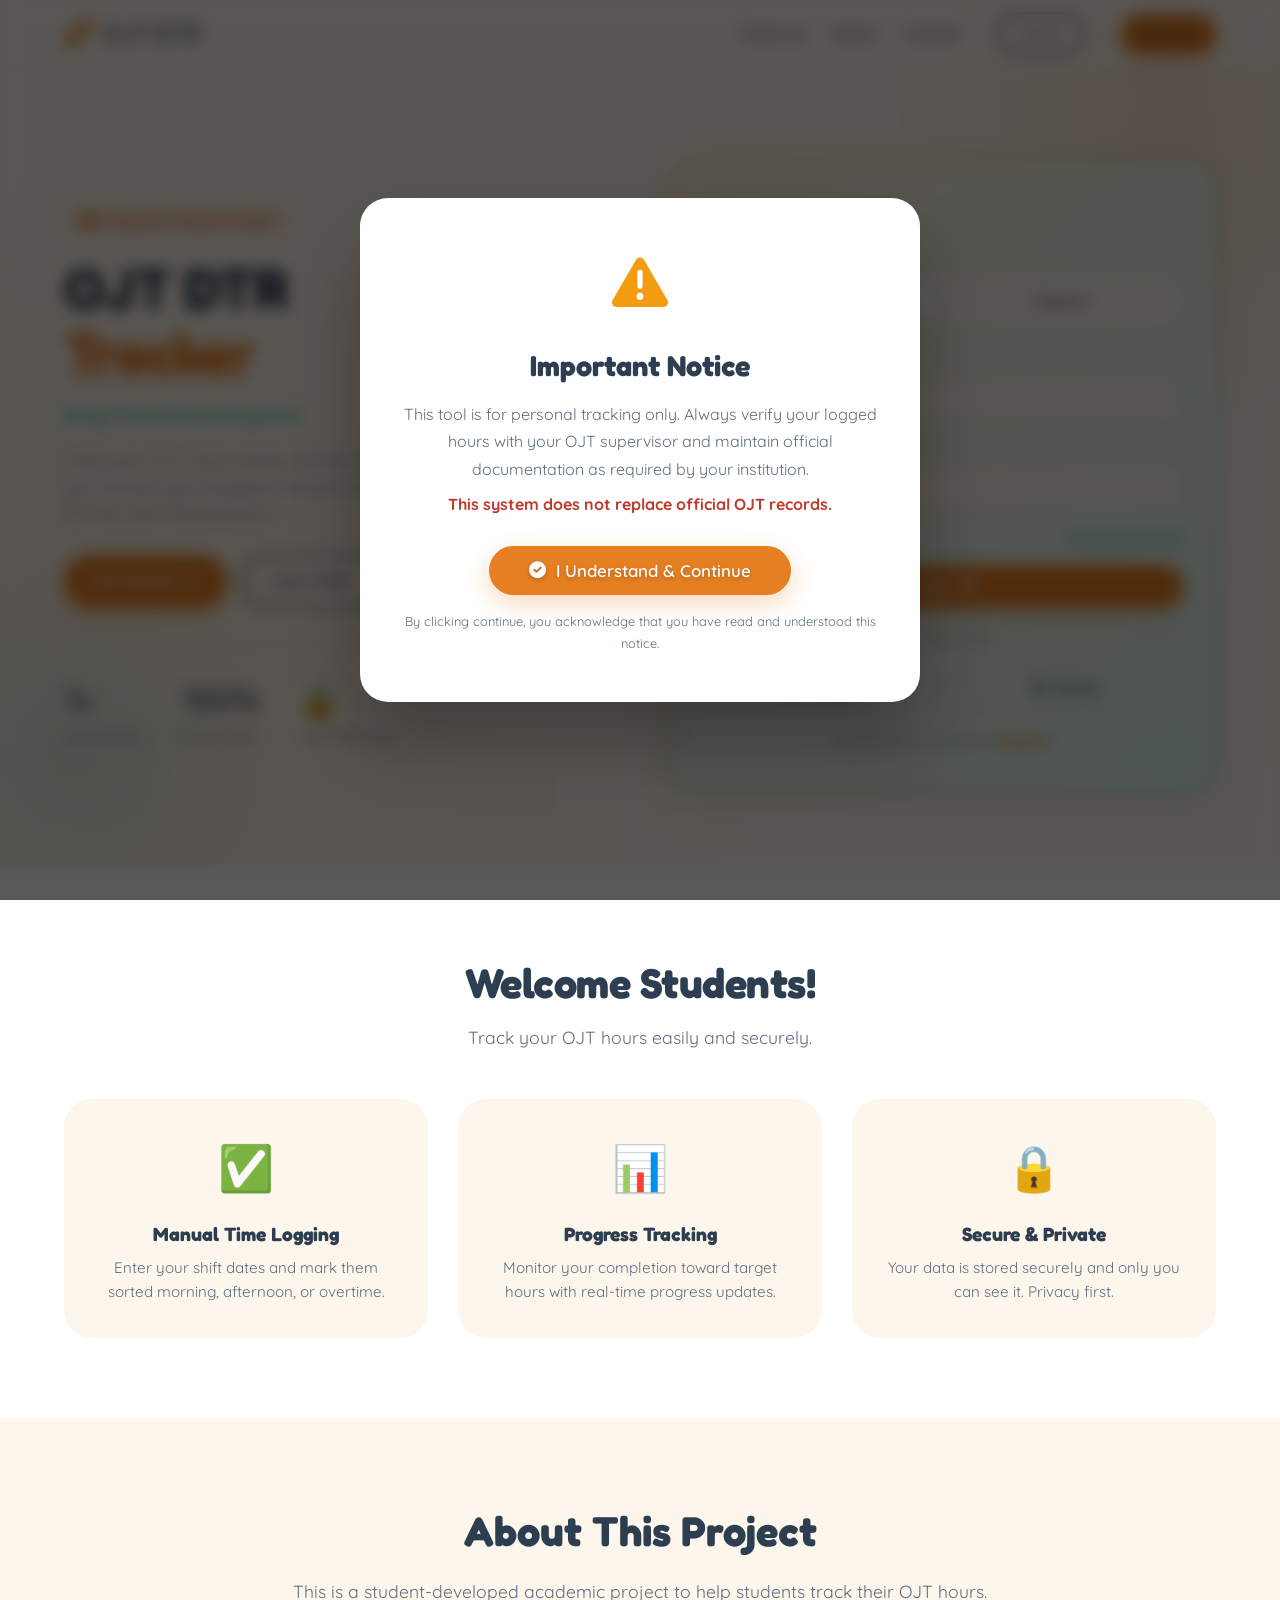
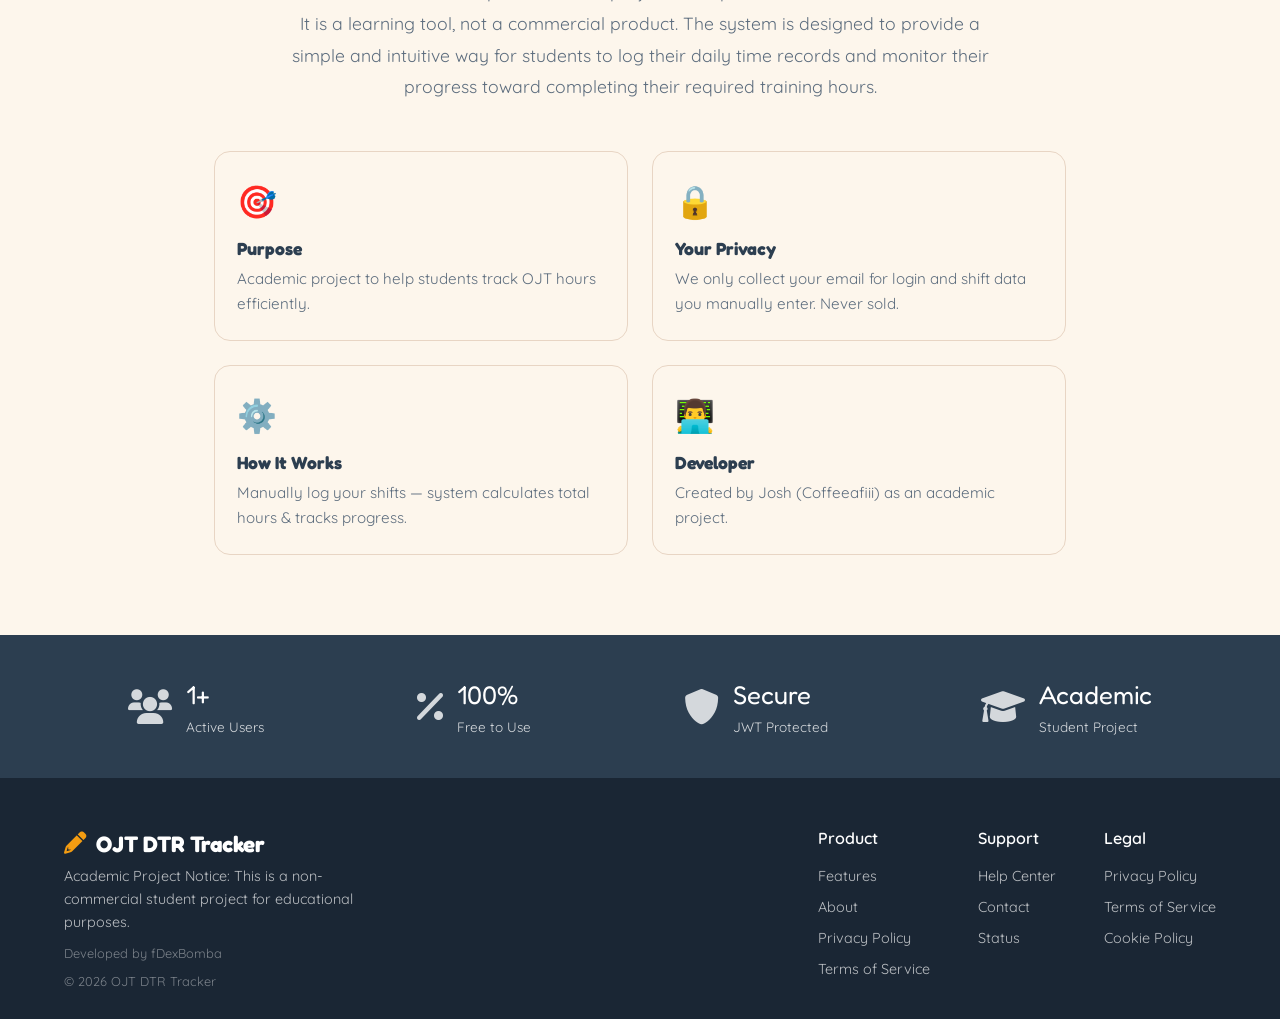
==== index.html @ 3149e94f "Initial commit - Complete frontend for OJT DTR Tracker - Landing page with disclaimer overlay, login" ====
<!DOCTYPE html>
<html lang="en">

<head>
    <meta charset="UTF-8" />
    <meta name="viewport" content="width=device-width, initial-scale=1.0" />
    <title>OJT DTR Tracker</title>
    <!-- Google Fonts -->
    <link rel="preconnect" href="https://fonts.googleapis.com" />
    <link rel="preconnect" href="https://fonts.gstatic.com" crossorigin />
    <link href="https://fonts.googleapis.com/css2?family=Quicksand:wght@400;500;600;700&family=Fredoka+One&display=swap"
        rel="stylesheet" />
    <!-- Font Awesome -->
    <link rel="stylesheet" href="https://cdnjs.cloudflare.com/ajax/libs/font-awesome/6.0.0-beta3/css/all.min.css" />
    <!-- Our CSS -->
    <link rel="stylesheet" href="style.css" />
</head>

<body>

    <!-- ====== DISCLAIMER OVERLAY (SPLASH SCREEN) ====== -->
    <div class="disclaimer-overlay" id="disclaimerOverlay">
        <div class="disclaimer-modal">
            <div class="disclaimer-icon">
                <i class="fas fa-exclamation-triangle"></i>
            </div>
            <h2>Important Notice</h2>
            <p>
                This tool is for personal tracking only. Always verify your logged hours with your OJT supervisor
                and maintain official documentation as required by your institution.
            </p>
            <p style="font-weight: 700; color: #c0392b; margin-top: 8px;">
                This system does not replace official OJT records.
            </p>
            <button class="btn btn-primary" id="disclaimerBtn">
                <i class="fas fa-check-circle"></i> I Understand & Continue
            </button>
            <p style="margin-top: 16px; font-size: 0.8rem; color: var(--text-muted);">
                By clicking continue, you acknowledge that you have read and understood this notice.
            </p>
        </div>
    </div>

    <!-- ====== NAVBAR ====== -->
    <nav class="navbar">
        <div class="container">
            <a href="#" class="nav-brand">
                <i class="fas fa-pencil-alt"></i>
                OJT DTR
            </a>
            <ul class="nav-links" id="navLinks">
                <li><a href="#features">Features</a></li>
                <li><a href="#about">About</a></li>
                <li><a href="#footer">Contact</a></li>
                <li><a href="#" class="btn btn-sm btn-ghost" id="loginNavBtn">Log In</a></li>
                <li><a href="#" class="btn btn-sm btn-primary" id="registerNavBtn">Sign Up</a></li>
            </ul>
            <button class="nav-toggle" id="navToggle" aria-label="Toggle navigation">
                <i class="fas fa-bars"></i>
            </button>
        </div>
    </nav>

    <!-- ====== HERO ====== -->
    <section class="hero" id="hero">
        <div class="hero-bg-blob"></div>
        <div class="hero-bg-blob2"></div>
        <div class="container">
            <div class="hero-content">
                <div class="hero-badge">
                    <i class="fas fa-graduation-cap"></i>
                    Academic Student Project
                </div>
                <h1>
                    OJT DTR <br /><span>Tracker</span>
                </h1>
                <p class="subtitle">Daily Time Record System</p>
                <p>
                    Track your OJT hours easily and securely. This tool helps you monitor
                    your progress toward completing your required On-the-Job Training hours.
                </p>
                <div class="hero-actions">
                    <a href="#" class="btn btn-primary" id="heroGetStarted">
                        Get Started <i class="fas fa-arrow-right"></i>
                    </a>
                    <a href="#features" class="btn btn-ghost">
                        Learn More
                    </a>
                </div>
                <div class="hero-stats">
                    <div class="stat">
                        <span class="stat-number">1+</span>
                        <span class="stat-label">Active Users</span>
                    </div>
                    <div class="stat">
                        <span class="stat-number">100%</span>
                        <span class="stat-label">Free to Use</span>
                    </div>
                    <div class="stat">
                        <span class="stat-number">🔒</span>
                        <span class="stat-label">JWT Protected</span>
                    </div>
                </div>
            </div>

            <div class="hero-card" id="authCard">
                <div class="card-header">
                    <div class="card-icon"><i class="fas fa-smile"></i></div>
                    <div>
                        <h3 id="authCardTitle">Welcome Back</h3>
                        <p id="authCardSub">Login to your account</p>
                    </div>
                </div>

                <div class="tab-group" id="authTabs">
                    <button class="active" data-tab="login">Login</button>
                    <button data-tab="register">Register</button>
                </div>

                <!-- Login Form -->
                <form class="auth-form" id="loginForm">
                    <div class="form-group">
                        <label for="loginEmail"><i class="fas fa-envelope"></i> Email</label>
                        <input type="email" id="loginEmail" placeholder="you@example.com" required />
                    </div>
                    <div class="form-group">
                        <label for="loginPassword"><i class="fas fa-lock"></i> Password</label>
                        <input type="password" id="loginPassword" placeholder="••••••••" required />
                    </div>
                    <div class="form-row">
                        <label class="checkbox-label">
                            <input type="checkbox" /> Remember me
                        </label>
                        <a href="#">Forgot password?</a>
                    </div>
                    <button type="submit" class="btn btn-primary btn-block">Login <i
                            class="fas fa-sign-in-alt"></i></button>
                    <div class="auth-divider">or continue with</div>
                    <div class="auth-social">
                        <button type="button"><i class="fab fa-google"></i> Google</button>
                        <button type="button"><i class="fab fa-github"></i> GitHub</button>
                    </div>
                    <div class="form-footer">
                        Don't have an account? <a id="switchToRegister">Register</a>
                    </div>
                </form>

                <!-- Register Form -->
                <form class="auth-form" id="registerForm" style="display: none;">
                    <div class="form-group">
                        <label for="regName"><i class="fas fa-user"></i> Full Name</label>
                        <input type="text" id="regName" placeholder="Juan Dela Cruz" required />
                    </div>
                    <div class="form-group">
                        <label for="regEmail"><i class="fas fa-envelope"></i> Email</label>
                        <input type="email" id="regEmail" placeholder="you@example.com" required />
                    </div>
                    <div class="form-group">
                        <label for="regPassword"><i class="fas fa-lock"></i> Password</label>
                        <input type="password" id="regPassword" placeholder="••••••••" required />
                    </div>
                    <div class="form-group">
                        <label for="regConfirm"><i class="fas fa-check-circle"></i> Confirm Password</label>
                        <input type="password" id="regConfirm" placeholder="••••••••" required />
                    </div>
                    <button type="submit" class="btn btn-primary btn-block">Create Account <i
                            class="fas fa-user-plus"></i></button>
                    <div class="auth-divider">or continue with</div>
                    <div class="auth-social">
                        <button type="button"><i class="fab fa-google"></i> Google</button>
                        <button type="button"><i class="fab fa-github"></i> GitHub</button>
                    </div>
                    <div class="form-footer">
                        Already have an account? <a id="switchToLogin">Login</a>
                    </div>
                </form>
            </div>
        </div>
    </section>

    <!-- ====== FEATURES ====== -->
    <section class="features" id="features">
        <div class="container">
            <div class="section-label">
                <h2>Welcome Students!</h2>
                <p>Track your OJT hours easily and securely.</p>
            </div>
            <div class="features-grid">
                <div class="feature-card">
                    <div class="icon">✅</div>
                    <h3>Manual Time Logging</h3>
                    <p>Enter your shift dates and mark them sorted morning, afternoon, or overtime.</p>
                </div>
                <div class="feature-card">
                    <div class="icon">📊</div>
                    <h3>Progress Tracking</h3>
                    <p>Monitor your completion toward target hours with real-time progress updates.</p>
                </div>
                <div class="feature-card">
                    <div class="icon">🔒</div>
                    <h3>Secure &amp; Private</h3>
                    <p>Your data is stored securely and only you can see it. Privacy first.</p>
                </div>
            </div>
        </div>
    </section>

    <!-- ====== ABOUT ====== -->
    <section class="about-section" id="about">
        <div class="container">
            <div>
                <div class="about-header">
                    <h2>About This Project</h2>
                    <p>
                        This is a student-developed academic project to help students track their OJT hours.
                        It is a learning tool, not a commercial product. The system is designed to provide
                        a simple and intuitive way for students to log their daily time records and monitor
                        their progress toward completing their required training hours.
                    </p>
                </div>
                <div class="about-grid">
                    <div class="about-item">
                        <div class="icon">🎯</div>
                        <h4>Purpose</h4>
                        <p>Academic project to help students track OJT hours efficiently.</p>
                    </div>
                    <div class="about-item">
                        <div class="icon">🔒</div>
                        <h4>Your Privacy</h4>
                        <p>We only collect your email for login and shift data you manually enter. Never sold.</p>
                    </div>
                    <div class="about-item">
                        <div class="icon">⚙️</div>
                        <h4>How It Works</h4>
                        <p>Manually log your shifts — system calculates total hours &amp; tracks progress.</p>
                    </div>
                    <div class="about-item">
                        <div class="icon">👨‍💻</div>
                        <h4>Developer</h4>
                        <p>Created by Josh (Coffeeafiii) as an academic project.</p>
                    </div>
                </div>
            </div>
        </div>
    </section>

    <!-- ====== TRUST BANNER ====== -->
    <section class="trust-banner">
        <div class="container">
            <div class="trust-item">
                <i class="fas fa-users"></i>
                <div class="info">
                    <div class="number">1+</div>
                    <div class="label">Active Users</div>
                </div>
            </div>
            <div class="trust-item">
                <i class="fas fa-percent"></i>
                <div class="info">
                    <div class="number">100%</div>
                    <div class="label">Free to Use</div>
                </div>
            </div>
            <div class="trust-item">
                <i class="fas fa-shield-alt"></i>
                <div class="info">
                    <div class="number">Secure</div>
                    <div class="label">JWT Protected</div>
                </div>
            </div>
            <div class="trust-item">
                <i class="fas fa-graduation-cap"></i>
                <div class="info">
                    <div class="number">Academic</div>
                    <div class="label">Student Project</div>
                </div>
            </div>
        </div>
    </section>

    <!-- ====== FOOTER ====== -->
    <footer class="footer" id="footer">
        <div class="container">
            <div class="footer-top">
                <div class="footer-brand">
                    <h3><i class="fas fa-pencil-alt"></i> OJT DTR Tracker</h3>
                    <p>
                        Academic Project Notice: This is a non-commercial student project
                        for educational purposes.
                    </p>
                    <p style="margin-top: 8px; font-size: 0.8rem; opacity: 0.6;">
                        Developed by fDexBomba
                    </p>
                    <p style="margin-top: 8px; font-size: 0.8rem; opacity: 0.6;">
                        &copy; 2026 OJT DTR Tracker
                    </p>
                </div>
                <div class="footer-links">
                    <div class="col">
                        <h4>Product</h4>
                        <a href="#features">Features</a>
                        <a href="#about">About</a>
                        <a href="#">Privacy Policy</a>
                        <a href="#">Terms of Service</a>
                    </div>
                    <div class="col">
                        <h4>Support</h4>
                        <a href="#">Help Center</a>
                        <a href="#">Contact</a>
                        <a href="#">Status</a>
                    </div>
                    <div class="col">
                        <h4>Legal</h4>
                        <a href="#">Privacy Policy</a>
                        <a href="#">Terms of Service</a>
                        <a href="#">Cookie Policy</a>
                    </div>
                </div>
            </div>
        </div>
    </footer>

    <script src="script.js"></script>
</body>

</html>
---- style.css ----
/* ---------- RESET & BASE ---------- */
*,
*::before,
*::after {
    margin: 0;
    padding: 0;
    box-sizing: border-box;
}

:root {
    --primary: #e67e22;
    --primary-light: #f39c12;
    --primary-dark: #d35400;
    --secondary: #2c3e50;
    --accent: #1abc9c;
    --accent-light: #48c9b0;
    --bg: #fdf6ec;
    --card-bg: #ffffff;
    --text: #2c3e50;
    --text-muted: #5d6d7e;
    --border: #e8d5c4;
    --shadow: 0 20px 60px rgba(0, 0, 0, 0.06);
    --radius: 28px;
    --radius-sm: 16px;
    --transition: 0.3s cubic-bezier(0.34, 1.56, 0.64, 1);
    --font-heading: 'Fredoka One', cursive;
    --font-body: 'Quicksand', sans-serif;
}

html {
    scroll-behavior: smooth;
}

body {
    font-family: var(--font-body);
    background: var(--bg);
    color: var(--text);
    line-height: 1.6;
    -webkit-font-smoothing: antialiased;
    background-image: radial-gradient(circle at 10% 30%, rgba(230, 126, 34, 0.05) 0%, transparent 30%),
                      radial-gradient(circle at 90% 70%, rgba(26, 188, 156, 0.05) 0%, transparent 30%);
}

a {
    text-decoration: none;
    color: inherit;
}

.container {
    max-width: 1200px;
    margin: 0 auto;
    padding: 0 24px;
}

/* ---------- BUTTONS ---------- */
.btn {
    display: inline-flex;
    align-items: center;
    gap: 10px;
    padding: 12px 28px;
    border: none;
    border-radius: 60px;
    font-weight: 600;
    font-size: 0.95rem;
    cursor: pointer;
    transition: var(--transition);
    font-family: var(--font-body);
}

.btn-primary {
    background: var(--primary);
    color: #fff;
    text-shadow: 0 2px 4px rgba(0, 0, 0, 0.2);
    box-shadow: 0 8px 24px rgba(230, 126, 34, 0.3);
}
.btn-primary:hover {
    background: var(--primary-dark);
    transform: translateY(-3px) scale(1.02);
    box-shadow: 0 12px 32px rgba(230, 126, 34, 0.4);
}

.btn-ghost {
    background: transparent;
    color: var(--secondary);
    border: 2px solid var(--secondary);
    transition: var(--transition);
}

.btn-ghost:hover {
    background: #4a6580;
    color: #fff;
    text-shadow: 0 2px 4px rgba(0, 0, 0, 0.2);
    transform: translateY(-3px) scale(1.02);
    box-shadow: 0 8px 24px rgba(44, 62, 80, 0.3);
}

.btn-sm {
    padding: 8px 20px;
    font-size: 0.85rem;
}

.btn-block {
    width: 100%;
    justify-content: center;
}

/* ---------- HEADER / NAV ---------- */
.navbar {
    position: fixed;
    top: 0;
    left: 0;
    right: 0;
    z-index: 1000;
    background: rgba(253, 246, 236, 0.92);
    backdrop-filter: blur(12px);
    -webkit-backdrop-filter: blur(12px);
    border-bottom: 1px solid rgba(232, 213, 196, 0.3);
    padding: 12px 0;
}

.navbar .container {
    display: flex;
    align-items: center;
    justify-content: space-between;
}

.nav-brand {
    display: flex;
    align-items: center;
    gap: 10px;
    font-family: var(--font-heading);
    font-size: 1.5rem;
    color: var(--secondary);
    letter-spacing: -0.5px;
}
.nav-brand i {
    color: var(--primary);
    font-size: 1.8rem;
}

.nav-links {
    display: flex;
    align-items: center;
    gap: 28px;
    list-style: none;
}

.nav-links a {
    font-weight: 600;
    font-size: 0.95rem;
    color: var(--text-muted);
    transition: var(--transition);
    position: relative;
}
.nav-links a::after {
    content: '';
    position: absolute;
    bottom: -6px;
    left: 0;
    width: 0;
    height: 3px;
    background: var(--primary);
    border-radius: 4px;
    transition: var(--transition);
}
.nav-links a:hover {
    color: var(--secondary);
}
.nav-links a:hover::after {
    width: 100%;
}

.nav-links .btn {
    margin-left: 8px;
}

.nav-toggle {
    display: none;
    background: none;
    border: none;
    font-size: 1.5rem;
    color: var(--secondary);
    cursor: pointer;
}

/* ---------- HERO ---------- */
.hero {
    padding: 160px 0 80px;
    position: relative;
    overflow: hidden;
}

.hero-bg-blob {
    position: absolute;
    top: -20%;
    right: -15%;
    width: 600px;
    height: 600px;
    background: radial-gradient(circle, rgba(230, 126, 34, 0.15) 0%, transparent 70%);
    border-radius: 50%;
    z-index: 0;
    animation: floatBlob 8s ease-in-out infinite alternate;
}
.hero-bg-blob2 {
    position: absolute;
    bottom: -10%;
    left: -10%;
    width: 400px;
    height: 400px;
    background: radial-gradient(circle, rgba(26, 188, 156, 0.12) 0%, transparent 70%);
    border-radius: 50%;
    z-index: 0;
    animation: floatBlob 10s ease-in-out infinite alternate-reverse;
}

@keyframes floatBlob {
    0% { transform: translate(0, 0) scale(1); }
    100% { transform: translate(30px, -20px) scale(1.1); }
}

.hero .container {
    display: grid;
    grid-template-columns: 1fr 1fr;
    gap: 60px;
    align-items: center;
    position: relative;
    z-index: 1;
}

.hero-content h1 {
    font-family: var(--font-heading);
    font-size: 3.6rem;
    line-height: 1.1;
    color: var(--secondary);
    margin-bottom: 8px;
    letter-spacing: -1px;
}
.hero-content h1 span {
    color: var(--primary);
    position: relative;
    display: inline-block;
}
.hero-content h1 span::after {
    content: '';
    position: absolute;
    bottom: 4px;
    left: 0;
    width: 100%;
    height: 6px;
    background: rgba(230, 126, 34, 0.25);
    border-radius: 6px;
}

.hero-content .subtitle {
    font-size: 1.2rem;
    font-weight: 600;
    color: var(--accent);
    margin-bottom: 4px;
}

.hero-content p {
    font-size: 1.05rem;
    color: var(--text-muted);
    max-width: 480px;
    margin: 16px 0 28px;
}

.hero-badge {
    display: inline-flex;
    align-items: center;
    gap: 8px;
    background: rgba(230, 126, 34, 0.12);
    color: var(--primary-dark);
    padding: 6px 18px;
    border-radius: 50px;
    font-size: 0.85rem;
    font-weight: 600;
    margin-bottom: 20px;
    backdrop-filter: blur(4px);
}

.hero-actions {
    display: flex;
    flex-wrap: wrap;
    gap: 14px;
}

.hero-stats {
    display: flex;
    gap: 40px;
    margin-top: 36px;
    padding-top: 28px;
    border-top: 2px dashed rgba(44, 62, 80, 0.15);
}
.hero-stats .stat {
    display: flex;
    flex-direction: column;
}
.hero-stats .stat-number {
    font-family: var(--font-heading);
    font-size: 2rem;
    color: var(--secondary);
}
.hero-stats .stat-label {
    font-size: 0.85rem;
    color: var(--text-muted);
    font-weight: 500;
}

/* Hero card */
.hero-card {
    background: var(--card-bg);
    border-radius: var(--radius);
    padding: 36px 32px;
    box-shadow: var(--shadow);
    border: 1px solid var(--border);
    backdrop-filter: blur(4px);
    transition: var(--transition);
    position: relative;
}
.hero-card::before {
    content: '';
    position: absolute;
    top: -8px;
    left: -8px;
    right: -8px;
    bottom: -8px;
    border-radius: calc(var(--radius) + 8px);
    background: linear-gradient(135deg, var(--primary-light), var(--accent));
    z-index: -1;
    opacity: 0.15;
}
.hero-card:hover {
    transform: translateY(-6px);
    box-shadow: 0 30px 70px rgba(0, 0, 0, 0.08);
}

.hero-card .card-header {
    display: flex;
    align-items: center;
    gap: 14px;
    margin-bottom: 24px;
}
.card-icon {
    width: 48px;
    height: 48px;
    background: rgba(230, 126, 34, 0.12);
    border-radius: 16px;
    display: flex;
    align-items: center;
    justify-content: center;
    font-size: 1.6rem;
    color: var(--primary);
}
.hero-card .card-header h3 {
    font-family: var(--font-heading);
    font-size: 1.3rem;
    color: var(--secondary);
    letter-spacing: -0.3px;
}
.hero-card .card-header p {
    font-size: 0.9rem;
    color: var(--text-muted);
}

.tab-group {
    display: flex;
    gap: 6px;
    background: var(--bg);
    border-radius: 60px;
    padding: 5px;
    margin-bottom: 24px;
}
.tab-group button {
    flex: 1;
    padding: 10px 0;
    border: none;
    border-radius: 60px;
    font-weight: 700;
    font-size: 0.9rem;
    cursor: pointer;
    transition: var(--transition);
    background: transparent;
    color: var(--text-muted);
    font-family: var(--font-body);
}
.tab-group button.active {
    background: #fff;
    color: var(--secondary);
    box-shadow: 0 4px 16px rgba(0,0,0,0.06);
}
.tab-group button:hover:not(.active) {
    color: var(--secondary);
}

.auth-form {
    display: flex;
    flex-direction: column;
    gap: 16px;
}
.auth-form .form-group {
    display: flex;
    flex-direction: column;
    gap: 4px;
}
.auth-form label {
    font-weight: 600;
    font-size: 0.85rem;
    color: var(--text);
    display: flex;
    align-items: center;
    gap: 8px;
}
.auth-form label i {
    color: var(--primary-light);
    width: 18px;
}
.auth-form input {
    padding: 12px 16px;
    border: 2px solid var(--border);
    border-radius: var(--radius-sm);
    font-size: 0.95rem;
    transition: var(--transition);
    background: var(--bg);
    font-family: var(--font-body);
}
.auth-form input:focus {
    outline: none;
    border-color: var(--primary-light);
    box-shadow: 0 0 0 4px rgba(230, 126, 34, 0.12);
}

.form-row {
    display: flex;
    align-items: center;
    justify-content: space-between;
    font-size: 0.85rem;
}
.form-row .checkbox-label {
    display: flex;
    align-items: center;
    gap: 6px;
    font-weight: 500;
    color: var(--text-muted);
}
.form-row a {
    color: var(--accent);
    font-weight: 600;
}
.form-row a:hover {
    text-decoration: underline;
}

.auth-divider {
    display: flex;
    align-items: center;
    gap: 12px;
    color: var(--text-muted);
    font-size: 0.8rem;
    margin: 4px 0;
}
.auth-divider::before,
.auth-divider::after {
    content: '';
    flex: 1;
    height: 2px;
    background: var(--border);
}

.auth-social {
    display: flex;
    gap: 10px;
}
.auth-social button {
    flex: 1;
    padding: 10px;
    border: 2px solid var(--border);
    border-radius: var(--radius-sm);
    background: transparent;
    cursor: pointer;
    transition: var(--transition);
    font-size: 0.9rem;
    font-weight: 600;
    display: flex;
    align-items: center;
    justify-content: center;
    gap: 8px;
    color: var(--text);
    font-family: var(--font-body);
}
.auth-social button:hover {
    background: var(--bg);
    border-color: var(--primary-light);
    transform: translateY(-2px);
}

.form-footer {
    text-align: center;
    font-size: 0.9rem;
    color: var(--text-muted);
    margin-top: 4px;
}
.form-footer a {
    color: var(--primary);
    font-weight: 700;
    cursor: pointer;
}
.form-footer a:hover {
    text-decoration: underline;
}

/* ---------- FEATURES ---------- */
.features {
    padding: 80px 0;
    background: #fff;
}
.section-label {
    text-align: center;
    margin-bottom: 48px;
}
.section-label h2 {
    font-family: var(--font-heading);
    font-size: 2.6rem;
    color: var(--secondary);
    letter-spacing: -0.5px;
}
.section-label p {
    color: var(--text-muted);
    font-size: 1.1rem;
    margin-top: 6px;
}

.features-grid {
    display: grid;
    grid-template-columns: repeat(3, 1fr);
    gap: 30px;
}
.feature-card {
    background: var(--bg);
    border-radius: var(--radius);
    padding: 32px 28px;
    transition: var(--transition);
    border: 1px solid transparent;
    text-align: center;
}
.feature-card:hover {
    transform: translateY(-8px);
    border-color: var(--border);
    box-shadow: var(--shadow);
    background: #fff;
}
.feature-card .icon {
    font-size: 2.8rem;
    margin-bottom: 16px;
    display: block;
}
.feature-card h3 {
    font-family: var(--font-heading);
    font-size: 1.2rem;
    margin-bottom: 6px;
    color: var(--secondary);
}
.feature-card p {
    color: var(--text-muted);
    font-size: 0.95rem;
}

/* ---------- ABOUT SECTION (CENTERED, NO BORDER) ---------- */
.about-section {
    padding: 80px 0;
    background: var(--bg);
}

.about-section .container {
    max-width: 900px;
    margin: 0 auto;
    padding: 0 24px;
}

.about-header {
    text-align: center;
    margin-bottom: 48px;
}

.about-header h2 {
    font-family: var(--font-heading);
    font-size: 2.6rem;
    color: var(--secondary);
    margin-bottom: 12px;
}

.about-header p {
    color: var(--text-muted);
    font-size: 1.1rem;
    max-width: 700px;
    margin: 0 auto;
    line-height: 1.8;
    text-align: center;
}

.about-grid {
    display: grid;
    grid-template-columns: repeat(2, 1fr);
    gap: 24px;
}

.about-item {
    background: var(--bg);
    padding: 24px 22px;
    border-radius: var(--radius-sm);
    border: 1px solid var(--border);
    transition: var(--transition);
}

.about-item:hover {
    border-color: var(--primary-light);
    box-shadow: 0 8px 24px rgba(0, 0, 0, 0.04);
    transform: translateY(-3px);
}

.about-item .icon {
    font-size: 2rem;
    margin-bottom: 8px;
    display: block;
}

.about-item h4 {
    font-family: var(--font-heading);
    font-size: 1.1rem;
    color: var(--secondary);
    margin-bottom: 4px;
}

.about-item p {
    font-size: 0.95rem;
    color: var(--text-muted);
    line-height: 1.6;
}

/* ---------- DISCLAIMER OVERLAY (SPLASH SCREEN) ---------- */
.disclaimer-overlay {
    position: fixed;
    top: 0;
    left: 0;
    width: 100%;
    height: 100%;
    background: rgba(0, 0, 0, 0.65);
    backdrop-filter: blur(8px);
    -webkit-backdrop-filter: blur(8px);
    z-index: 9999;
    display: flex;
    align-items: center;
    justify-content: center;
    padding: 24px;
    transition: opacity 0.5s ease;
}

.disclaimer-overlay.hidden {
    opacity: 0;
    pointer-events: none;
}

.disclaimer-modal {
    background: #fff;
    border-radius: var(--radius);
    max-width: 560px;
    width: 100%;
    padding: 40px 36px;
    text-align: center;
    box-shadow: 0 40px 80px rgba(0, 0, 0, 0.3);
    animation: modalIn 0.4s ease;
}

@keyframes modalIn {
    0% { transform: scale(0.95) translateY(20px); opacity: 0; }
    100% { transform: scale(1) translateY(0); opacity: 1; }
}

.disclaimer-icon {
    font-size: 3.5rem;
    color: #f39c12;
    margin-bottom: 16px;
}

.disclaimer-modal h2 {
    font-family: var(--font-heading);
    font-size: 1.8rem;
    color: var(--secondary);
    margin-bottom: 12px;
}

.disclaimer-modal p {
    color: var(--text-muted);
    font-size: 1rem;
    line-height: 1.7;
    margin-bottom: 8px;
}

.disclaimer-modal .btn {
    margin-top: 20px;
    padding: 14px 40px;
    font-size: 1.05rem;
}

/* ---------- TRUST BANNER ---------- */
.trust-banner {
    padding: 40px 0;
    background: var(--secondary);
    color: #fff;
}
.trust-banner .container {
    display: flex;
    justify-content: space-around;
    align-items: center;
    flex-wrap: wrap;
    gap: 24px;
}
.trust-item {
    display: flex;
    align-items: center;
    gap: 14px;
}
.trust-item i {
    font-size: 2.2rem;
    opacity: 0.8;
}
.trust-item .info .number {
    font-family: var(--font-heading);
    font-size: 1.6rem;
}
.trust-item .info .label {
    font-size: 0.85rem;
    opacity: 0.8;
}

/* ---------- FOOTER ---------- */
.footer {
    background: #1a2634;
    color: rgba(255, 255, 255, 0.7);
    padding: 48px 0 28px;
}
.footer .container {
    display: flex;
    flex-direction: column;
    gap: 32px;
}
.footer-top {
    display: flex;
    justify-content: space-between;
    flex-wrap: wrap;
    gap: 32px;
}
.footer-brand h3 {
    font-family: var(--font-heading);
    font-size: 1.4rem;
    color: #fff;
    display: flex;
    align-items: center;
    gap: 10px;
}
.footer-brand h3 i {
    color: var(--primary-light);
}
.footer-brand p {
    font-size: 0.9rem;
    max-width: 300px;
    margin-top: 4px;
}
.footer-links {
    display: flex;
    gap: 48px;
    flex-wrap: wrap;
}
.footer-links .col h4 {
    color: #fff;
    font-weight: 600;
    font-size: 1rem;
    margin-bottom: 10px;
}
.footer-links .col a {
    display: block;
    font-size: 0.9rem;
    padding: 4px 0;
    transition: var(--transition);
}
.footer-links .col a:hover {
    color: #fff;
}
.footer-bottom {
    border-top: 1px solid rgba(255, 255, 255, 0.08);
    padding-top: 20px;
    display: flex;
    justify-content: space-between;
    flex-wrap: wrap;
    gap: 12px;
    font-size: 0.85rem;
}
.footer-bottom a {
    opacity: 0.7;
    transition: var(--transition);
}
.footer-bottom a:hover {
    opacity: 1;
    color: #fff;
}

/* ---------- RESPONSIVE ---------- */
@media (max-width: 1024px) {
    .hero .container {
        grid-template-columns: 1fr;
        gap: 40px;
    }
    .hero-content h1 {
        font-size: 3rem;
    }
}
@media (max-width: 768px) {
    .nav-links {
        display: none;
        flex-direction: column;
        background: #fff;
        position: absolute;
        top: 68px;
        left: 0;
        right: 0;
        padding: 24px;
        box-shadow: 0 20px 40px rgba(0,0,0,0.06);
        border-radius: 0 0 var(--radius) var(--radius);
        gap: 16px;
        border-top: 1px solid var(--border);
    }
    .nav-links.open {
        display: flex;
    }
    .nav-toggle {
        display: block;
    }
    .hero {
        padding: 130px 0 60px;
    }
    .hero-content h1 {
        font-size: 2.4rem;
    }
    .features-grid {
        grid-template-columns: 1fr;
    }
    .about-grid {
        grid-template-columns: 1fr;
        gap: 16px;
    }
    .hero-stats {
        gap: 24px;
        flex-wrap: wrap;
    }
    .trust-banner .container {
        flex-direction: column;
        align-items: flex-start;
    }
    .footer-top {
        flex-direction: column;
    }
    .footer-links {
        gap: 24px;
    }
    .about-header h2 {
        font-size: 2rem;
    }
    .about-item {
        text-align: center;
    }
    .disclaimer-modal {
        padding: 28px 20px;
    }
}
@media (max-width: 480px) {
    .hero-content h1 {
        font-size: 2rem;
    }
    .hero-card {
        padding: 24px 18px;
    }
    .hero-actions {
        flex-direction: column;
    }
    .hero-actions .btn {
        width: 100%;
        justify-content: center;
    }
    .auth-social {
        flex-direction: column;
    }
    .about-header h2 {
        font-size: 1.6rem;
    }
    .about-header p {
        font-size: 0.95rem;
    }
    .disclaimer-modal {
        padding: 24px 16px;
    }
    .disclaimer-modal h2 {
        font-size: 1.4rem;
    }
}
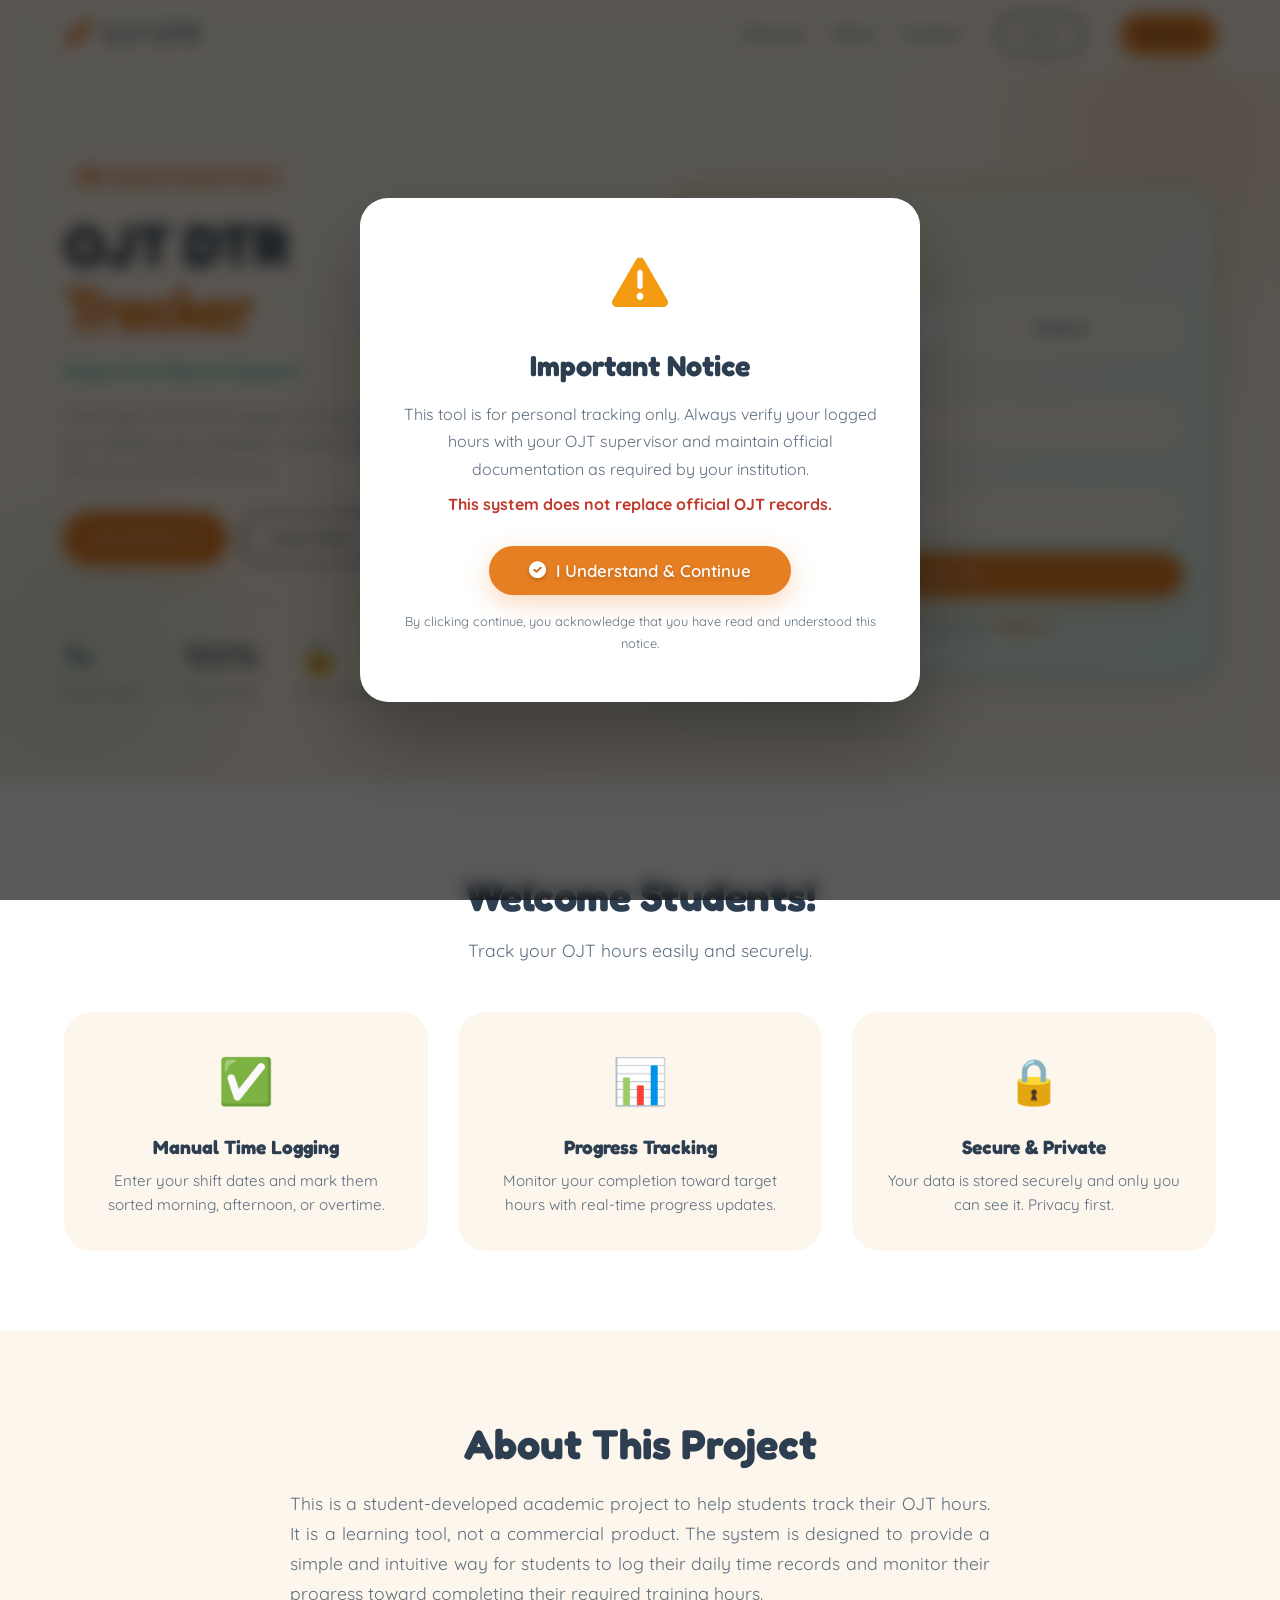
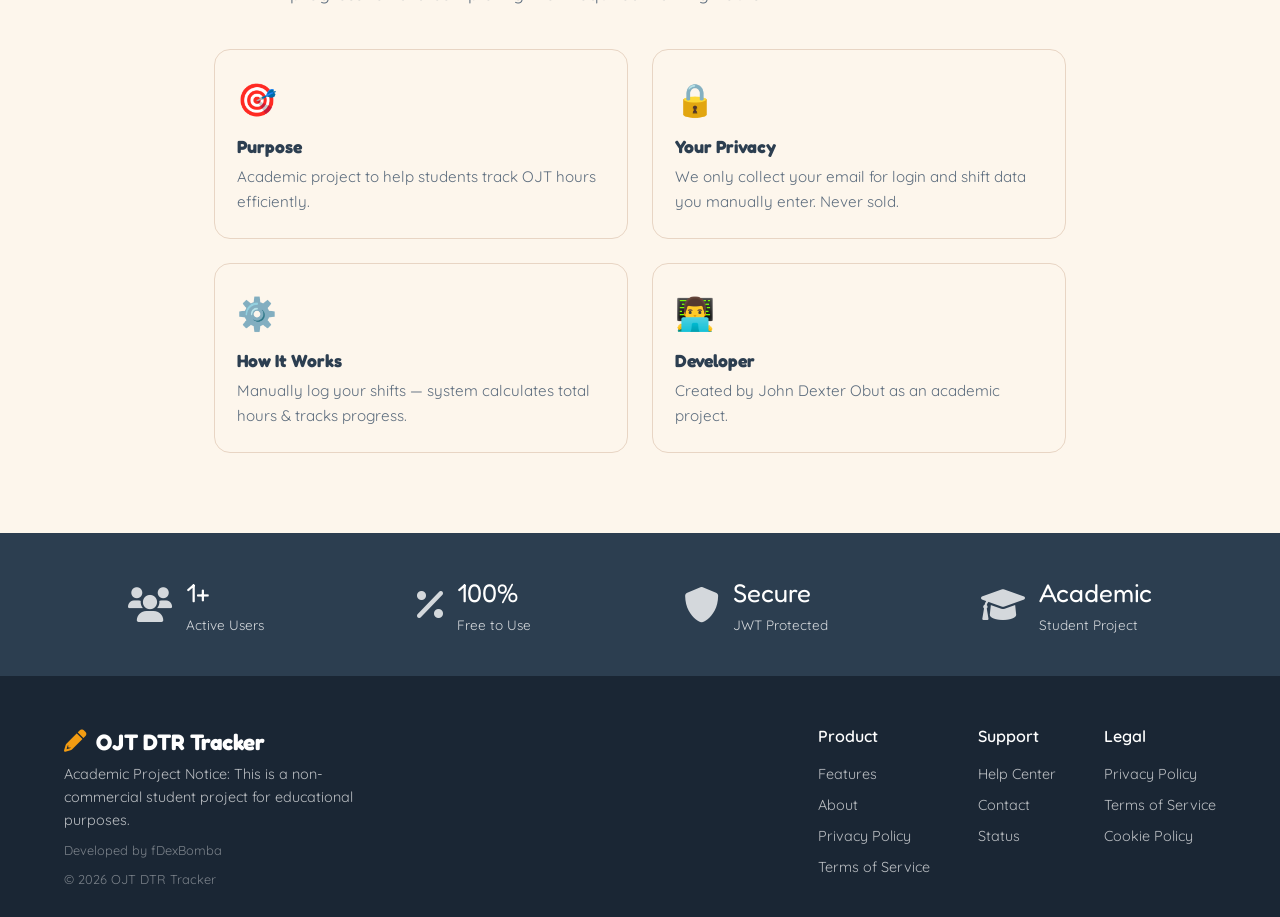
==== commit f963fc42: "Update API_BASE_URL for Render backend deployment" ====
--- a/index.html
+++ b/index.html
@@ -127,19 +127,8 @@
                         <label for="loginPassword"><i class="fas fa-lock"></i> Password</label>
                         <input type="password" id="loginPassword" placeholder="••••••••" required />
                     </div>
-                    <div class="form-row">
-                        <label class="checkbox-label">
-                            <input type="checkbox" /> Remember me
-                        </label>
-                        <a href="#">Forgot password?</a>
-                    </div>
                     <button type="submit" class="btn btn-primary btn-block">Login <i
                             class="fas fa-sign-in-alt"></i></button>
-                    <div class="auth-divider">or continue with</div>
-                    <div class="auth-social">
-                        <button type="button"><i class="fab fa-google"></i> Google</button>
-                        <button type="button"><i class="fab fa-github"></i> GitHub</button>
-                    </div>
                     <div class="form-footer">
                         Don't have an account? <a id="switchToRegister">Register</a>
                     </div>
@@ -237,7 +226,7 @@
                     <div class="about-item">
                         <div class="icon">👨‍💻</div>
                         <h4>Developer</h4>
-                        <p>Created by Josh (Coffeeafiii) as an academic project.</p>
+                        <p>Created by John Dexter Obut as an academic project.</p>
                     </div>
                 </div>
             </div>
--- a/style.css
+++ b/style.css
@@ -565,7 +565,7 @@
     font-size: 0.95rem;
 }
 
-/* ---------- ABOUT SECTION (CENTERED, NO BORDER) ---------- */
+/* ---------- ABOUT SECTION (CENTERED) ---------- */
 .about-section {
     padding: 80px 0;
     background: var(--bg);
@@ -577,9 +577,18 @@
     padding: 0 24px;
 }
 
+.about-wrapper {
+    background: #fff;
+    border-radius: var(--radius);
+    padding: 48px 40px;
+    border: 1px solid var(--border);
+    box-shadow: var(--shadow);
+    text-align: center;
+}
+
 .about-header {
+    margin-bottom: 40px;
     text-align: center;
-    margin-bottom: 48px;
 }
 
 .about-header h2 {
@@ -594,14 +603,15 @@
     font-size: 1.1rem;
     max-width: 700px;
     margin: 0 auto;
-    line-height: 1.8;
-    text-align: center;
+    line-height: 1.7;
+    text-align: justify;
 }
 
 .about-grid {
     display: grid;
     grid-template-columns: repeat(2, 1fr);
     gap: 24px;
+    text-align: left;
 }
 
 .about-item {
@@ -862,8 +872,15 @@
     .footer-links {
         gap: 24px;
     }
+    .about-wrapper {
+        padding: 32px 20px;
+    }
     .about-header h2 {
         font-size: 2rem;
+    }
+    .about-grid {
+        grid-template-columns: 1fr;
+        gap: 16px;
     }
     .about-item {
         text-align: center;
@@ -891,6 +908,7 @@
     }
     .about-header h2 {
         font-size: 1.6rem;
+        text-align: center;
     }
     .about-header p {
         font-size: 0.95rem;
@@ -901,4 +919,142 @@
     .disclaimer-modal h2 {
         font-size: 1.4rem;
     }
+}
+
+/* ---------- CUSTOM ALERT MODAL ---------- */
+.alert-overlay {
+    position: fixed;
+    top: 0;
+    left: 0;
+    width: 100%;
+    height: 100%;
+    background: rgba(0, 0, 0, 0.5);
+    backdrop-filter: blur(4px);
+    -webkit-backdrop-filter: blur(4px);
+    z-index: 10000;
+    display: none;
+    align-items: center;
+    justify-content: center;
+    padding: 24px;
+    animation: fadeIn 0.3s ease;
+}
+
+.alert-overlay.active {
+    display: flex;
+}
+
+@keyframes fadeIn {
+    from { opacity: 0; transform: scale(0.95); }
+    to { opacity: 1; transform: scale(1); }
+}
+
+.alert-modal {
+    background: #fff;
+    border-radius: var(--radius);
+    max-width: 480px;
+    width: 100%;
+    padding: 32px 36px;
+    text-align: center;
+    box-shadow: 0 40px 80px rgba(0, 0, 0, 0.2);
+    position: relative;
+    animation: slideUp 0.3s ease;
+}
+
+@keyframes slideUp {
+    from { transform: translateY(20px); opacity: 0; }
+    to { transform: translateY(0); opacity: 1; }
+}
+
+.alert-icon {
+    font-size: 3.5rem;
+    margin-bottom: 12px;
+}
+
+.alert-icon.success {
+    color: #27ae60;
+}
+
+.alert-icon.error {
+    color: #e74c3c;
+}
+
+.alert-icon.warning {
+    color: #f39c12;
+}
+
+.alert-icon.info {
+    color: var(--accent);
+}
+
+.alert-modal h3 {
+    font-family: var(--font-heading);
+    font-size: 1.4rem;
+    color: var(--secondary);
+    margin-bottom: 8px;
+}
+
+.alert-modal p {
+    color: var(--text-muted);
+    font-size: 1rem;
+    line-height: 1.6;
+    margin-bottom: 24px;
+}
+
+.alert-modal .btn {
+    min-width: 120px;
+    justify-content: center;
+}
+
+/* Different button colors for different alert types */
+.alert-modal .btn-success {
+    background: #27ae60;
+    color: #fff;
+    box-shadow: 0 8px 24px rgba(39, 174, 96, 0.3);
+}
+.alert-modal .btn-success:hover {
+    background: #219a52;
+    transform: translateY(-3px) scale(1.02);
+}
+
+.alert-modal .btn-error {
+    background: #e74c3c;
+    color: #fff;
+    box-shadow: 0 8px 24px rgba(231, 76, 60, 0.3);
+}
+.alert-modal .btn-error:hover {
+    background: #c0392b;
+    transform: translateY(-3px) scale(1.02);
+}
+
+.alert-modal .btn-warning {
+    background: #f39c12;
+    color: #fff;
+    box-shadow: 0 8px 24px rgba(243, 156, 18, 0.3);
+}
+.alert-modal .btn-warning:hover {
+    background: #d68910;
+    transform: translateY(-3px) scale(1.02);
+}
+
+.alert-modal .btn-info {
+    background: var(--accent);
+    color: #fff;
+    box-shadow: 0 8px 24px rgba(26, 188, 156, 0.3);
+}
+.alert-modal .btn-info:hover {
+    background: #16a085;
+    transform: translateY(-3px) scale(1.02);
+}
+
+/* Responsive for alert */
+@media (max-width: 480px) {
+    .alert-modal {
+        padding: 24px 20px;
+    }
+    .alert-icon {
+        font-size: 2.8rem;
+    }
+    .alert-modal h3 {
+        font-size: 1.2rem;
+    }
 }
